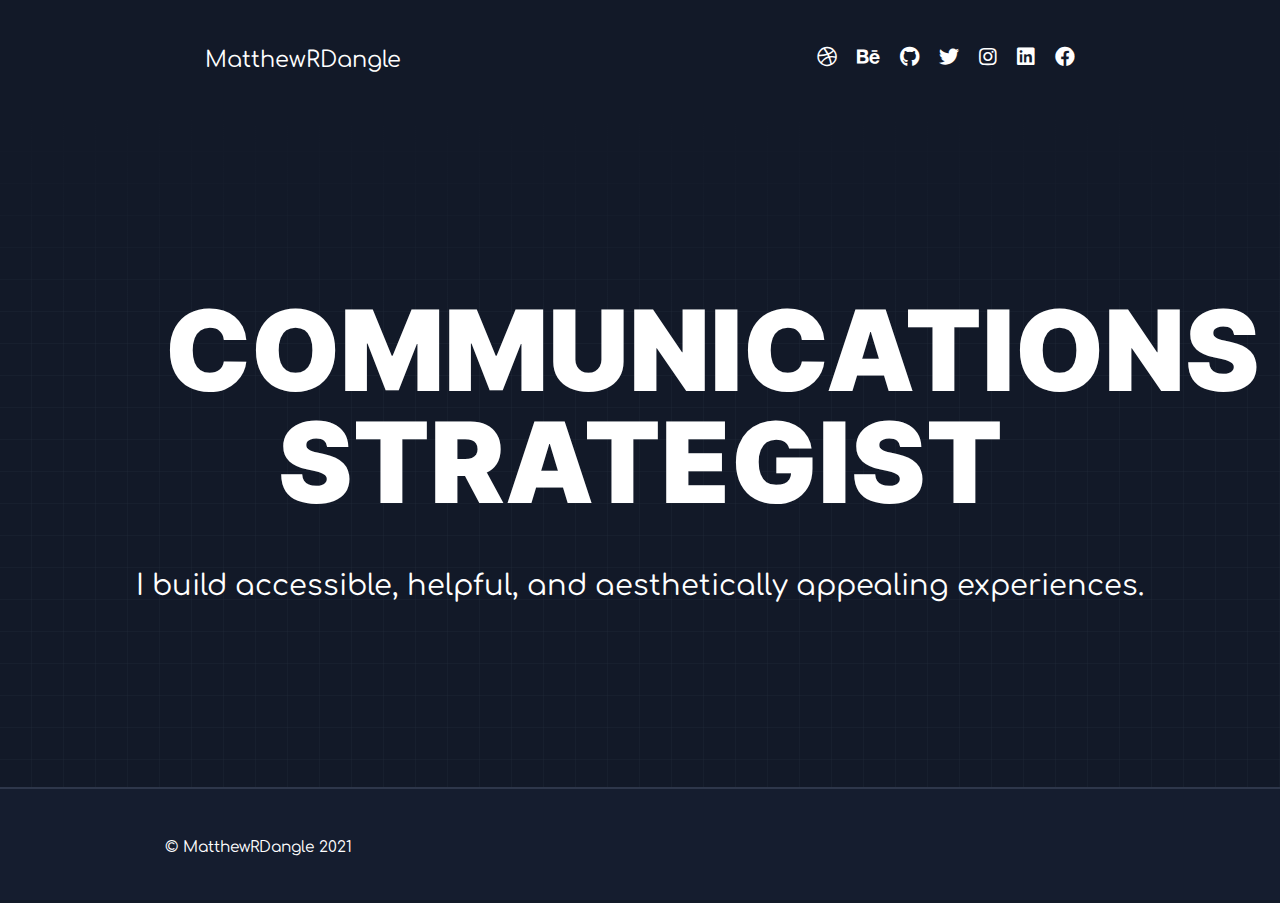
==== index.html @ 2b601f33 "Hero graphics" ====
<!DOCTYPE html>
<html lang="en">
<head>

    <!-- Browser Information -->
    <meta charset="utf-8">
    <meta name="viewport" content="width=device-width, initial-scale=1.0">
    <meta name="theme-color" content="#121928">
    <title> Home | MatthewRDangle </title>

    <!-- Standalone -->
    <link rel="manifest" href="site.webmanifest">
    <meta name="msapplication-TileColor" content="#da532c">

    <!-- Favicon -->
    <link rel="apple-touch-icon" sizes="152x152" href="lib/favicon/apple-touch-icon.png">
    <link rel="icon" type="image/png" sizes="32x32" href="lib/favicon/favicon-32x32.png">
    <link rel="icon" type="image/png" sizes="16x16" href="lib/favicon/favicon-16x16.png">
    <link rel="mask-icon" href="lib/favicon/safari-pinned-tab.svg" color="#121928">

    <!-- External CSS & JS -->
    <link rel="stylesheet" type="text/css" href="lib/css/fontawesome.css">

    <!-- CSS & JS : Site Specific -->
    <link rel="stylesheet" type="text/css" href="lib/css/core.css">
    <link rel="stylesheet" type="text/css" href="lib/css/component.css">
    <link rel="stylesheet" type="text/css" href="lib/css/global.css">
    <link rel="stylesheet" type="text/css" href="lib/css/responsive.css">

    <!-- Scripts -->
    <script src="lib/js/utility.js" defer></script>

</head>
<body>

    <header class="siteHeader component wrapper">
        <div class="siteHeader_logo">
            <span>MatthewRDangle</span>
        </div>
        <div class="siteHeader_nav">
            <div class="siteHeader_nav_hamburger hide--desktopOnly">
                <button class="hamburger component" aria-label="Open Navigation." onclick="toggleNav()">
                    <span class="hamburger_bar"></span>
                    <span class="hamburger_bar"></span>
                    <span class="hamburger_bar"></span>
                </button>
            </div>

            <div class="siteHeader_nav_container" id="nav">
                <div class="nav component">

                    <div class="nav_close hide--desktopOnly">
                        <button class="XB component" aria-label="Close Navigation." onclick="toggleNav()">
                            <span class="XB_bar"></span>
                            <span class="XB_bar"></span>
                        </button>
                    </div>

                    <a class="nav_link" href="https://dribbble.com/matthewrdangle" rel="noopener" target="_blank" title="Opens Matthew R. Dangles' Dribbble profile in a new tab." aria-label="Open Dribbble Profile">
                        <span class="nav_link_label hide--desktopOnly">Dribbble</span>
                        <i class="nav_link_icon fab fa-dribbble hide--mobileOnly" role="presentation"></i>
                    </a>
                    <a class="nav_link" href="https://www.behance.net/matthewrdangle" rel="noopener" target="_blank" title="Opens Matthew R. Dangles' Behance profile in a new tab." aria-label="Open Behance Profile">
                        <span class="nav_link_label hide--desktopOnly">Behance</span>
                        <i class="nav_link_icon fab fa-behance hide--mobileOnly" role="presentation"></i>
                    </a>
                    <a class="nav_link" href="https://github.com/matthewrdangle" rel="noopener" target="_blank" title="Opens Matthew R. Dangles' Github profile in a new tab." aria-label="Open Github Profile">
                        <span class="nav_link_label hide--desktopOnly">Github</span>
                        <i class="nav_link_icon fab fa-github hide--mobileOnly" role="presentation"></i>
                    </a>
                    <a class="nav_link" href="https://twitter.com/matthewrdangle" rel="noopener" target="_blank" title="Opens Matthew R. Dangles' Twitter profile in a new tab." aria-label="Open Twitter Profile">
                        <span class="nav_link_label hide--desktopOnly">Twitter</span>
                        <i class="nav_link_icon fab fa-twitter hide--mobileOnly" role="presentation"></i>
                    </a>
                    <a class="nav_link" href="https://www.instagram.com/matthewrdangle/" rel="noopener" target="_blank" title="Opens Matthew R. Dangles' Instagram profile in a new tab." aria-label="Open Instagram Profile">
                        <span class="nav_link_label hide--desktopOnly">Instagram</span>
                        <i class="nav_link_icon fab fa-instagram hide--mobileOnly" role="presentation"></i>
                    </a>
                    <a class="nav_link" href="https://www.linkedin.com/in/matthewrdangle" rel="noopener" target="_blank" title="Opens Matthew R. Dangles' LinkedIn profile in a new tab." aria-label="Open LinkedIn Profile">
                        <span class="nav_link_label hide--desktopOnly">LinkedIn</span>
                        <i class="nav_link_icon fab fa-linkedin hide--mobileOnly" role="presentation"></i>
                    </a>
                    <a class="nav_link" href="https://www.facebook.com/matthewrdangle" rel="noopener" target="_blank" title="Opens Matthew R. Dangles' Facebook profile in a new tab." aria-label="Open Facebook Profile">
                        <span class="nav_link_label hide--desktopOnly">Facebook</span>
                        <i class="nav_link_icon fab fa-facebook hide--mobileOnly" role="presentation"></i>
                    </a>
                </div>
            </div>
        </div>
    </header>

    <main class="siteContent component">
        <header class="hero component">
            <div class="hero_fade"></div>
            <h1 class="wrapper miniWrapper">Communications Strategist</h1>
            <p>I build accessible, helpful, and aesthetically appealing experiences.</p>
        </header>
    </main>

    <footer class="siteFooter component">
        <div class="wrapper">
            <small class="">© MatthewRDangle 2021</small>
        </div>
    </footer>
</body>
</html>
---- lib/css/core.css ----
/*
* * Title: Theme Properties.
* * Description: Adjust global properties.
*/
@font-face {
    font-family: 'Comfortaa';
    font-style: normal;
    font-weight: 400;
    font-display: swap;
    src: url('../font/Comfortaa.ttf') format('truetype');
}
@font-face {
    font-family: 'Inter';
    font-style: normal;
    font-weight: 400;
    font-display: swap;
    src: url('../font/Inter-Medium.ttf') format('truetype');
}
@font-face {
    font-family: 'Inter';
    font-style: normal;
    font-weight: 900;
    font-display: swap;
    src: url('../font/Inter-Black.ttf') format('truetype');
}
* {
    box-sizing: border-box;
    -webkit-box-sizing: border-box;
    -moz-box-sizing: border-box;
}
html, body {
    width: 100%;
    height: 100%;
    margin: 0; /* Aligns HTML and Body right up against the browser window. */
    font-family: 'Comfortaa', sans-serif;
    font-size: 16px;
    overflow-x: hidden;
    line-height: 1.75; /* Keep this number unitless to avoid overlap and inheritence issues. */
    -webkit-text-size-adjust: 100%; /* Prevent adjustments of font size after orientation changes in iOS. */
    color: #FFFFFF;
    background-color: #121928;
}

/*
** Title: Wrapper.
** Type: [Global]
** Description: Controls whether an HTML element receives website margins or extends to the full width of the page (technically, wrapper container).
*/
.wrapper {
    margin: 0 auto;
}

.miniWrapper {
    max-width: 1400px;
    margin: 0 auto;
}



/*
* * Title: Font Properties.
* * Description: Controls how the text will scale. Using only (em's) ensures the font size only needs to be entered once.
*/
h1, h2, h3, h4, h5, h6 {
    display: block;
    font-family: 'Inter', serif;
    font-weight: bold;
}

h1 {
    padding: 0 0 0 0;
    margin: 1em 0.25em;
    font-size: 1.5em;
    line-height: 1em;
}

h2 {
    padding: 0 0 0 0;
    margin: 1em 0.25em;
    font-size: 1.5em;
    line-height: 1em;
}

h3 {
    padding: 0 0 0 0;
    margin: 1em 0.25em;
    font-size: 2em;
    line-height: 0.95em;
}

h4 {
    padding: 0 0 0 0;
    margin: 1em 0.25em;
    font-size: 2em;
    line-height: 0.95em;
}

h5 {
    padding: 0 0 0 0;
    margin: 1em 0.25em;
    font-size: 1.5em;
    line-height: 0.95em;
}

h6 {
    padding: 0 0 0 0;
    margin: 1em 0.25em;
    font-size: 1em;
    line-height: 0.95em;
}

.subheader {
    display: block;
    padding: 0 0 0 0;
    margin: 1em 0 1.25em 0;
    font-size: inherit;
}

h1 + .subheader, h2 + .subheader, h3 + .subheader, h4 + .subheader, h5 + .subheader, h6 + .subheader {
    padding: 0 0 0 0;
    margin: 0.5em 0 2em 0;
}

hr {
    display: block;
    height: 1px;
    padding: 0;
    margin: 1.25em 0;
    border-width: 0;
    border-top-width: 1px; /* Change this value for horizontal line thickness. */
    border-style: solid;
    border-color: #FFFFFF; /* Works for modern browsers. */
}

h1 + hr, h2 + hr, h3 + hr, h4 + hr, h5 + hr, h6 + hr {
    margin: 0.5em 0 1.25em 0;
}

p {
    display: block;
    padding: 0 0 0 0;
    margin: 1.25em 0;
}

span {
    display: inline;
}

em, i {
    font-style: italic;
}

strong, b {
    font-weight: bolder;
}

del, s {
    text-decoration: line-through;
}

ins, u {
    text-decoration: underline;
}

cite {
    font-style: italic;
}

small {
    font-size: 80%;
}

sup {
    vertical-align: super;
}
sub {
    vertical-align: sub;
}
sub, sup {
    display: inline;
    font-size: 80%;
    line-height: 0;
    position: relative;
    vertical-align: baseline;
}

/*
* * Title: Anchors.
* * Description: Changes the display of anchor tags.
*/
a, .anchor {
    display: inline;
    cursor: pointer;
    color: #3DC9FF;
    background-color: transparent; /* Remove the gray background on active links in IE 10. */
}

a:hover, .anchor:hover,
a:focus, .anchor:focus {
    color: #3DC9FF;
}

/*
 * * Title: Blockquote.
 * * Description: Wrap large quotes around some text.
 */
blockquote {
    display: block;
    position: relative;
    padding: 0 0 0 0;
    margin: 1em 40px;
}

blockquote::before {
    position: absolute;
    top: -6px;
    left: -25px;
    content: open-quote;
    font-size: 3em;
}
blockquote::after {
    position: absolute;
    bottom: -6px;
    right: -25px;
    content: close-quote;
    font-size: 3em;
}

/*
* * Title: Inline Quote.
* * Description: Wraps quotations around inline-text.
*/
q {
    display: inline;
}
q::before {
    content: open-quote;
}
q::after {
    content: close-quote;
}

/*
* * Title: Image.
* * Description: Changes display of an generic image.
*/
img {
    border-style: none; /* Removes forced border from IE 10. */
}

/*
* * Title: User selection.
* * Description: Modifies the highlight color of the website.
* * Note: .section is intended to be used with inline elements only.
* * Note: Compatibility for IE9 and higher.
* * Note: Can't combine multiple "::selection" psuedo classes, otherwise it wont work.
*/
*::selection {
    color: #121928;
    background-color: #3DC9FF;
}

*::-moz-selection {
    color: #121928;
    background-color: #3DC9FF;
}

.selection {
    color: #121928;
    background-color: #3DC9FF;
}

/*
* * Title: Scrollbar Properties
* * Description: Changes the look and feel of the scrollbar.
* * Note: As of October 16, 2018, this does not work with firefox or edge.
* * Note: https://css-tricks.com/custom-scrollbars-in-webkit/
* * Note: http://almaer.com/blog/creating-custom-scrollbars-with-css-how-css-isnt-great-for-every-task
*/
::-webkit-scrollbar {
    width: 15px;
    height: 15px;
}

::-webkit-scrollbar-track {
    background-color: transparent;
    box-shadow: inset 0 0 0 0 transparent;
}

::-webkit-scrollbar-thumb {
    border-width: 3px;
    background-color: #4697F6;
    background-clip: padding-box;
    border-style: solid;
    border-color: rgba(0, 0, 0, 0);
}
::-webkit-scrollbar-thumb:hover {
    background-color: #4697F6;
}

/*
* * Title: Form Elements
* * Description: Color and display properties for input boxes and textareas.
*/
form {
    display: block;
}

fieldset {
    display: block;
    padding: 1em 2.5%;
    margin: 0 0;
    border-width: 1px;
    border-style: solid;
    border-color: #FFFFFF;
}

legend {
    display: table;
    max-width: 100%;
    padding: 0;
    margin: 0;
    white-space: normal;
    color: inherit;
}

label {
    display: block;
    margin: 0;
    font-size: inherit;
    line-height: inherit;
    font-weight: bold;
}

input, select, textarea {
    display: block;
    padding: 0; /* Generally best not to touch this. If you want padding, remove the borders and apply it to a div. Then give the div padding. */
    margin: 0;
    border: 1px;
    font-family: inherit;
    font-size: inherit;
    line-height: inherit;
    background-color: transparent;
    border-style: solid;
    border-color: inherit;
}

textarea {
    overflow: auto; /* Removes the forced scroll bar for some browsers. */
}

input[type="radio"], input[type="checkbox"] {
    box-sizing: border-box; /* Normalizes look for IE 10. */
    display: inline-block;
    width: initial;
    padding: 0;
    cursor: pointer;
}

input[type="color"], input[type="date"] {
    cursor: pointer;
}

input[type="search"] {
    -webkit-appearance: textfield; /* Correct the odd appearance in Chrome and Safari. */
    outline-offset: -2px; /* Correct the outline style in Safari. */
}

input[type="search"]::-webkit-search-decoration {
    -webkit-appearance: none; /* Remove the inner padding in Chrome and Safari on macOS. */
}

input:focus {
    outline-color: #3DC9FF;
}

select[multiple] {
    height: auto;
}

optgroup {
    margin: 0;
    font-family: inherit;
    font-size: inherit;
    line-height: inherit;
}

button, [type="submit"], [type="reset"], [type="button"] {
    display: block;
    width: auto;
    padding: 2px 5px;
    margin: 0;
    border-width: 1px;
    font-family: inherit;
    font-size: inherit;
    line-height: inherit;
    overflow: visible;
    cursor: pointer;
    color: #121928;
    background-color: #3DC9FF;
    border-style: solid;
    border-color: transparent;
    -webkit-appearance: button; /* Correct the inability to style clickable types in iOS and Safari. */
}

::-webkit-file-upload-button {
    -webkit-appearance: button; /* Correct the inability to style clickable types in iOS and Safari. */
    font: inherit; /* Change font properties to `inherit` in Safari. */
}

button:hover, [type="submit"]:hover, [type="reset"]:hover, [type="button"]:hover {
    color: inherit;
    background-color: transparent;
}

/*
* * Title: Unordered List.
* * Description: A bullet next to text reflecting a visual hierarchy of information.
*/
ul {
    display: block;
    padding: 0 0 0 40px;
    margin: 1em 0;
    list-style-type: disc;
}

li {
    display: list-item;
}

/*
* * Title: Ordered List.
* * Description: A number next to text reflecting a visual hierarchy of information.
*/
ol {
    display: block;
    padding: 0 0 0 40px;
    margin: 1em 0;
    list-style-type: decimal;
}

li {
    display: list-item;
}

/*
* * Title: A Table.
* * Description: Information represented through a visual chart of rows and columns.
*/
table {
    display: table;
    border-width: 1px;
    text-align: left;
    border-color: #FFFFFF;
    border-style: solid;
}

caption {
    display: table-caption;
    padding: 5px;
    border-width: inherit;
    text-align: center;
    font-weight: bold;
    border-color: inherit;
    border-style: inherit;
}

thead {
    display: table-header-group;
    padding: 5px;
    margin: 0;
    border-width: inherit;
    text-align: inherit;
    vertical-align: middle;
    border-color: inherit;
    border-style: inherit;
}

tbody {
    display: table-row-group;
    padding: 5px;
    margin: 0;
    border-width: inherit;
    text-align: inherit;
    vertical-align: middle;
    border-color: inherit;
    border-style: inherit;
}

tfoot {
    display: table-footer-group;
    padding: 5px;
    margin: 0;
    border-width: inherit;
    text-align: inherit;
    vertical-align: middle;
    border-color: inherit;
    border-style: inherit;
}

tr {
    display: table-row;
    padding: 5px;
    margin: 0;
    border-width: inherit;
    border-color: inherit;
    border-style: inherit;
}

th {
    display: table-cell;
    padding: 5px;
    margin: 0;
    border-width: inherit;
    text-align: inherit;
    font-weight: bold;
    border-color: inherit;
    border-style: inherit;
}

td {
    display: table-cell;
    padding: 5px;
    margin: 0;
    border-width: inherit;
    text-align: inherit;
    border-color: inherit;
    border-style: inherit;
}

colgroup {
    display: table-column-group;
}

col {
    display: table-column;
}

/*
* * Title: Tag Normalize
* * Description: Sets the input on modern HTMl elements. (Generally for IE <= 10).
*/
main, nav, aside, section, details, summary {
    display: block; /* Required for display in IE */
}
summary {
    display: list-item;
}
template, [type="hidden"] {
    display: none;
}
pre, code, kbd, samp {
    font-family: monospace, monospace;
    font-size: 1em;
}
em {
    font-style: normal;
    color: #3DC9FF;
}
---- lib/css/component.css ----
.caseStudy {
    position: relative;
    display: block;
    box-shadow: 0 10px 20px 5px rgba(0,0,0,0.5);
    overflow: hidden;
    border-radius: 15px;
    cursor: pointer;
    text-decoration: none;
    transition: box-shadow .2s;
    color: inherit;
}
.caseStudy_tag {
    position: absolute;
        top: 15px;
        right: 20px;

    padding: 5px 15px;
    border-radius: 20px;
    background-color: rgba(0,0,0,0.75);
}
.caseStudy_pic {
    width: 100%;
    height: 173px;
    background-color: #FFFFFF; /* TEMP */
    overflow: hidden;
}
.caseStudy_pic_img {
    width: 100%;
}
.caseStudy_info {
    padding: 10px 20px;
}
.caseStudy_info h2 {
    margin-left: 0;
    margin-right: 0;
}
.caseStudy:hover, .caseStudy:focus {
    box-shadow: 0 2px 4px 1px rgba(0,0,0,0.5);
    color: inherit;
    outline: 0;
}



.caseStudyList {
    display: flex;
    flex-direction: row;
    flex-wrap: wrap;
    justify-content: space-around;
    margin-top: 50px;
    margin-bottom: 50px;
}
.caseStudyList_item {
    flex-basis: 350px;
    margin: 25px 10px;
}



.hamburger {
    cursor: pointer;
    padding: 0;
    background-color: transparent;
}
.hamburger_bar {
    display: block;
    width: 100%;
    height: 3px;
    margin-left: auto;
    margin-bottom: 10px;
    background-color: #FFFFFF;
    border-radius: 10px;
    transition: width .2s, background-color .2s;
}
.hamburger_bar:nth-child(2) {
    width: 75%;
}
.hamburger_bar:last-child {
    width: 35%;
    margin-bottom: 0;
}
.hamburger:hover, .hamburger:focus {
    outline: 0;
}
.hamburger:hover .hamburger_bar,
.hamburger:focus .hamburger_bar {
    background-color: #4697F6;
    width: 100%;
}



.hero {
    position: relative;
    background-image: url('data:image/svg+xml,<svg width="32" height="32" viewBox="0 0 32 32" version="1.1" xmlns="http://www.w3.org/2000/svg" xmlns:xlink="http://www.w3.org/1999/xlink" xml:space="preserve" xmlns:serif="http://www.serif.com/" style="fill-rule:evenodd;clip-rule:evenodd;stroke-linejoin:round;stroke-miterlimit:1.5;"> <path d="M0,0L32,0L32,32" style="fill:none;stroke:rgb(39,46,63);stroke-opacity:0.5;stroke-width:1px;"/> </svg>');
    padding: min(175px, 25vw) 0;
    border-width: 0 0 1px 0;
    border-style: solid;
    border-color: #2E374B;
}
.hero .hero_fade {
    position: absolute;
        top: 0;
        left: 0;
    height: 200px;
    width: 100%;
    background: rgb(18 25 40);
    background: linear-gradient(180deg, rgb(18 25 40) 0%, rgba(21,29,47,0) 100%);
}
.hero > h1 {
    position: relative;
    text-transform: uppercase;
    padding: 0;
    margin: 0 auto;
    font-size: 7em;
    line-height: 1;
    font-weight: 900;
    text-align: center;
}
.hero > p {
    position: relative;
    font-size: 1.8em;
    text-align: center;
    margin: 1.5em 0 0 0;
}



.nav {
    display: block;
    position: relative;
    height: 100%;
    padding: 40px 10%;
    overflow: auto;
    background-color: #121928;
}
.nav_close {
    position: absolute;
        top: 40px;
        right: 40px;
    width: 35px;
}
.nav_link {
    display: block;
    color: #FFFFFF;
    font-size: 1.25em;
    margin-bottom: 1.5em;
    text-decoration: none;
}
.nav_link:nth-child(2) {
    margin-top: 70px;
}
.nav_link:hover, .nav_link:focus {
    outline: 0;
}
.nav_link:hover .nav_link_label, .nav_link:focus .nav_link_label {
    border-bottom-color: transparent;
}
.nav_link:hover .nav_link_icon, .nav_link:focus .nav_link_icon {
    border-bottom-color: #60C760;
}

.nav_link_label {
    display: inline-block;
    border-bottom: 2px solid #60C760;
    transition: border-bottom .5s, color .5s;
}
.nav_link_icon {
    display: inline-block;
    padding-bottom: 3px;
    border-bottom: 2px solid transparent;
    transition: border-bottom .5s, color .5s;
}



.siteContent {}



.siteFooter {
    padding: 40px 0;
    border-width: 1px 0;
    font-size: 1.2em;
    border-style: solid;
    border-color: #2E374B;
    background-color: #151D2F;
}



.siteHeader {
    display: flex;
    flex-direction: row;
    flex-wrap: wrap;
    justify-content: space-between;
    padding: 0 20px;
    margin-top: 40px;
    margin-bottom: 40px;
    font-family: 'Comfortaa', serif;
}
.siteHeader_logo {
    font-size: 1.4em;
}
.siteHeader_nav {}
.siteHeader_nav_hamburger {
    width: 35px;
}
.siteHeader_nav_container {
    visibility: hidden;
    position: absolute;
        top: -100%;
        left: 0;

    z-index: 1;

    width: 100%;
    height: 100%;
    opacity: 0;
    transform: translateY(0);
    transition: visibility 1s 0s, opacity 1s, transform 1s;
}
.siteHeader_nav_container.show {
    visibility: visible;
    opacity: 1;
    transform: translateY(100%);
    transition: visibility 0s, opacity 1s, transform 1s;
}




.XB {
    cursor: pointer;
    padding: 0;
    height: 30px;
    background-color: transparent;
}
.XB_bar {
    display: block;
    width: 100%;
    height: 3px;
    margin-left: auto;
    margin-bottom: 10px;
    background-color: #EB5E61;
    border-radius: 10px;
    transform: rotate(45deg) translate(10px, 9px);
    transition: width .2s, background-color .2s;
}
.XB_bar:last-child {
    transform: rotate(-45deg);
}
.XB:hover, .XB:focus {
    outline: 0;
}
.XB:hover .XB_bar, .XB:focus .XB_bar {
    background-color: #FFFFFF;
}
---- lib/css/global.css ----
.brandColor--green {
    color: #60C760;
}
.brandColor--red {
    color: #EB5E61;
}
.brandColor--yellow {
    color: #E7BD52;
}
.brandColor--blue {
    color: #4697F6;
}

.component {
    width: 100%;
}

.hide {
    display: none !important;
}
---- lib/css/responsive.css ----
@media only screen and (max-width: 480px) {
    .wrapper {
        width: 90%;
    }
}
@media only screen and (min-width: 480px) {
    .wrapper {
        width: 90%;
    }
}
@media only screen and (min-width: 760px) {
    .wrapper {
        width: 700px;
    }
    h1 {
        text-align: center;
    }
}
@media only screen and (max-width: 919px) {
    .hide--mobileOnly {
        display: none !important;
    }
}
@media only screen and (min-width: 920px) {
    .wrapper {
        width: 820px;
    }
    .nav {
        height: initial;
        padding: 0;
        background-color: transparent;
    }
    .nav_link {
        display: inline-block;
        margin: 0 0 0 0.75em;
    }
    .nav_link:nth-child(2) {
        margin-top: 0;
    }
    .siteHeader {
        padding: 0 40px;
    }
    .siteHeader_nav_container.show {
        transform: translateY(0);
    }
    .siteHeader_nav_container {
        visibility: visible;
        position: relative;
        top: 0;
        left: 0;

        width: initial;
        height: initial;
        opacity: 1;
        transition: initial;
    }

    .hide--desktopOnly {
        display: none !important;
    }
}
@media only screen and (min-width: 1100px) {
    .wrapper {
        width: 950px;
    }
}
@media only screen and (min-width: 1400px) {
    .wrapper {
        width: 95%;
        max-width: 1600px;
    }
}
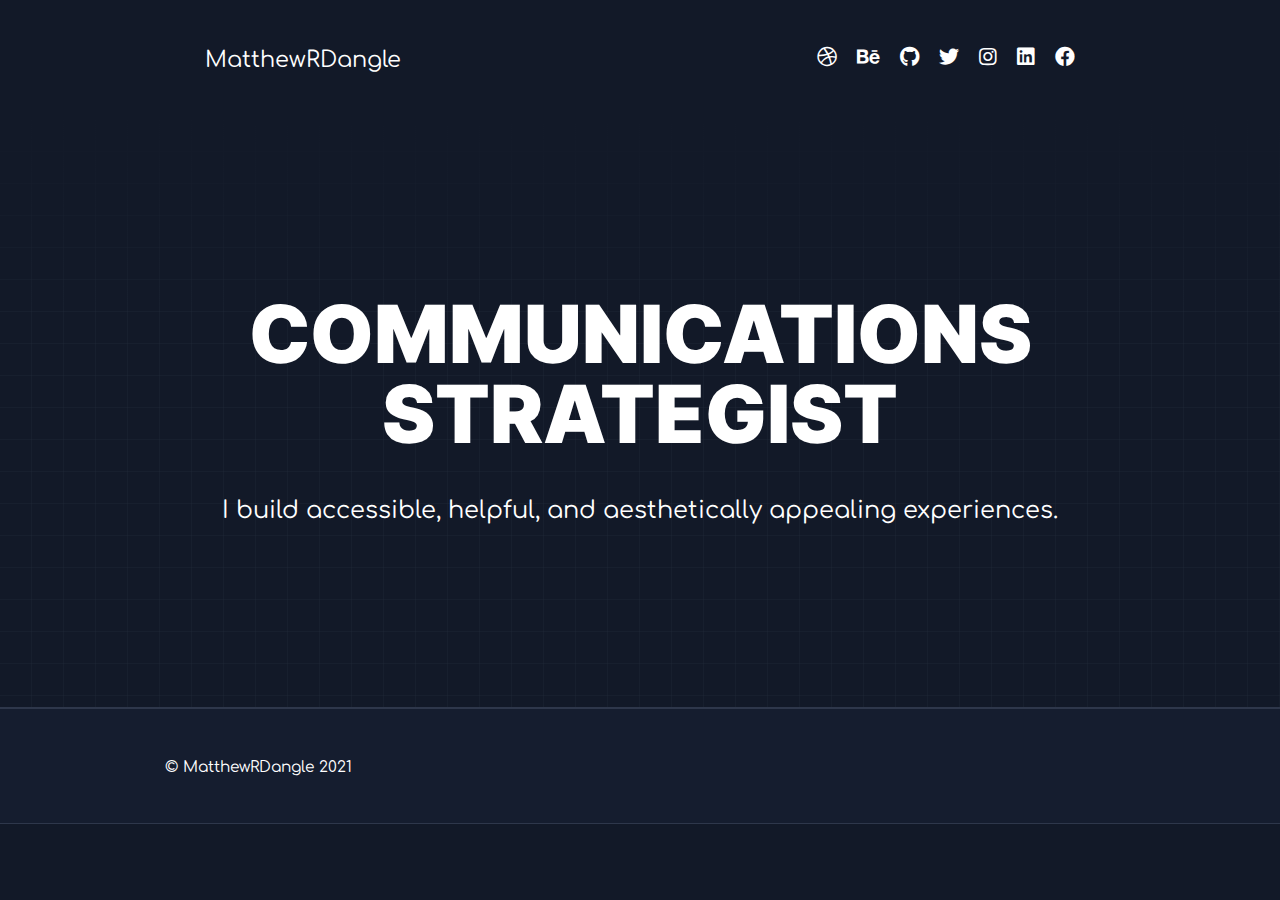
==== commit f31afddd: "Redo the hero banner" ====
--- a/index.html
+++ b/index.html
@@ -93,7 +93,7 @@
         <header class="hero component">
             <div class="hero_fade"></div>
             <h1 class="wrapper miniWrapper">Communications Strategist</h1>
-            <p>I build accessible, helpful, and aesthetically appealing experiences.</p>
+            <p class="wrapper miniWrapper">I build accessible, helpful, and aesthetically appealing experiences.</p>
         </header>
     </main>
 
--- a/lib/css/component.css
+++ b/lib/css/component.css
@@ -112,16 +112,16 @@
     text-transform: uppercase;
     padding: 0;
     margin: 0 auto;
-    font-size: 7em;
+    font-size: 2.75em;
     line-height: 1;
     font-weight: 900;
     text-align: center;
 }
 .hero > p {
     position: relative;
-    font-size: 1.8em;
+    font-size: 1.15em;
     text-align: center;
-    margin: 1.5em 0 0 0;
+    margin-top: 1.5em;
 }
 
 
--- a/lib/css/responsive.css
+++ b/lib/css/responsive.css
@@ -12,8 +12,16 @@
     .wrapper {
         width: 700px;
     }
+
     h1 {
         text-align: center;
+    }
+
+    .hero > h1 {
+        font-size: 4em;
+    }
+    .hero > p {
+        font-size: 1.25em;
     }
 }
 @media only screen and (max-width: 919px) {
@@ -25,6 +33,11 @@
     .wrapper {
         width: 820px;
     }
+
+    .hero > h1 {
+        font-size: 5em;
+    }
+
     .nav {
         height: initial;
         padding: 0;
@@ -37,6 +50,7 @@
     .nav_link:nth-child(2) {
         margin-top: 0;
     }
+
     .siteHeader {
         padding: 0 40px;
     }
@@ -63,10 +77,21 @@
     .wrapper {
         width: 950px;
     }
+
+    .hero > p {
+        font-size: 1.5em;
+    }
 }
 @media only screen and (min-width: 1400px) {
     .wrapper {
         width: 95%;
         max-width: 1600px;
     }
+
+    .hero > h1 {
+        font-size: 8em;
+    }
+    .hero > p {
+        font-size: 1.8em;
+    }
 }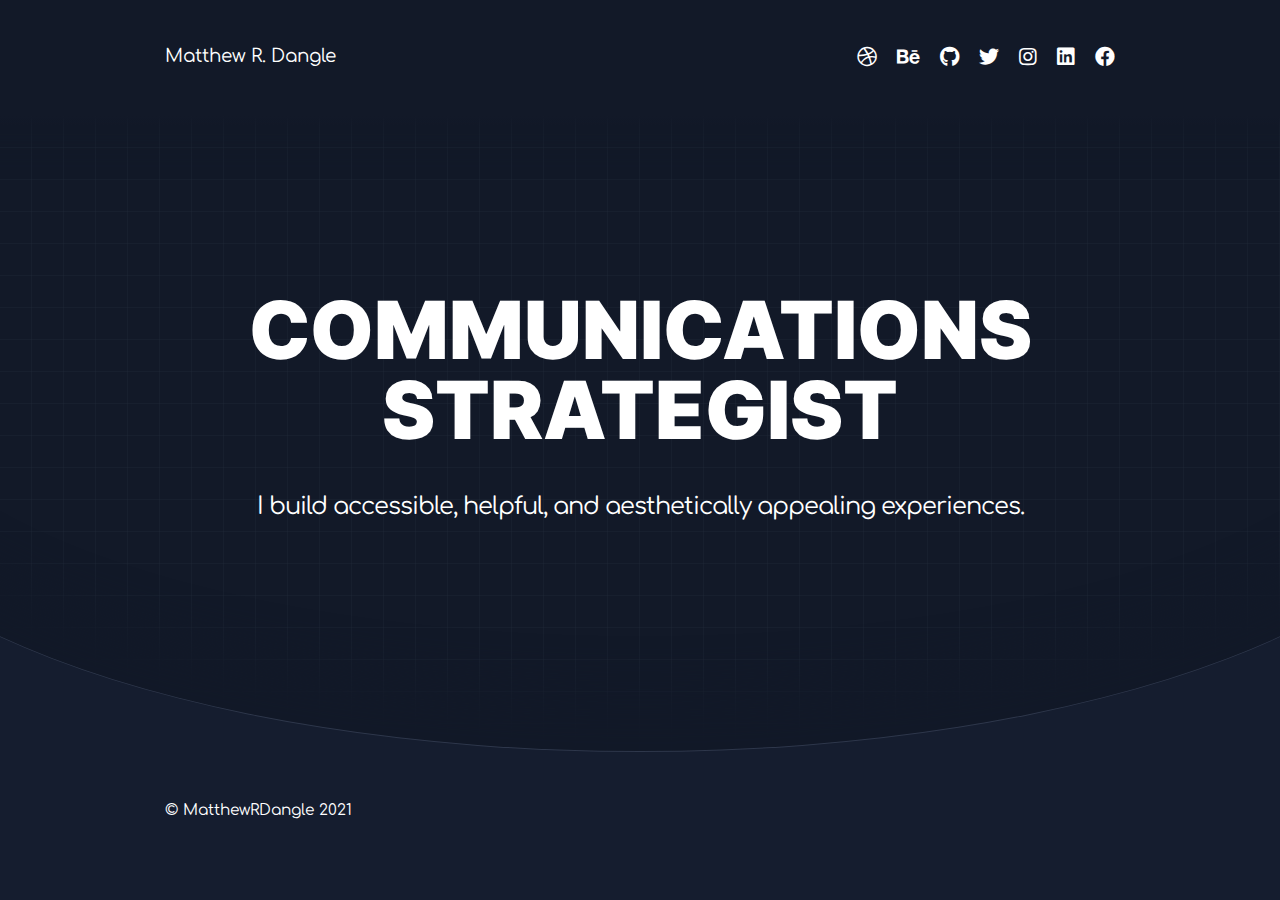
==== commit 703e5bd6: "Fine tune hero design." ====
--- a/index.html
+++ b/index.html
@@ -6,7 +6,7 @@
     <meta charset="utf-8">
     <meta name="viewport" content="width=device-width, initial-scale=1.0">
     <meta name="theme-color" content="#121928">
-    <title> Home | MatthewRDangle </title>
+    <title> Matthew R. Dangle - Communications Strategist </title>
 
     <!-- Standalone -->
     <link rel="manifest" href="site.webmanifest">
@@ -33,57 +33,59 @@
 </head>
 <body>
 
-    <header class="siteHeader component wrapper">
-        <div class="siteHeader_logo">
-            <span>MatthewRDangle</span>
-        </div>
-        <div class="siteHeader_nav">
-            <div class="siteHeader_nav_hamburger hide--desktopOnly">
-                <button class="hamburger component" aria-label="Open Navigation." onclick="toggleNav()">
-                    <span class="hamburger_bar"></span>
-                    <span class="hamburger_bar"></span>
-                    <span class="hamburger_bar"></span>
-                </button>
+    <header class="siteHeader component">
+        <div class="siteHeader_container wrapper">
+            <div class="siteHeader_container_logo">
+                <span>Matthew R. Dangle</span>
             </div>
+            <div class="siteHeader_container_nav">
+                <div class="siteHeader_container_nav_hamburger hide--desktopOnly">
+                    <button class="hamburger component" aria-label="Open Navigation." onclick="toggleNav()">
+                        <span class="hamburger_bar"></span>
+                        <span class="hamburger_bar"></span>
+                        <span class="hamburger_bar"></span>
+                    </button>
+                </div>
 
-            <div class="siteHeader_nav_container" id="nav">
-                <div class="nav component">
+                <div class="siteHeader_container_nav_container" id="nav">
+                    <div class="nav component">
 
-                    <div class="nav_close hide--desktopOnly">
-                        <button class="XB component" aria-label="Close Navigation." onclick="toggleNav()">
-                            <span class="XB_bar"></span>
-                            <span class="XB_bar"></span>
-                        </button>
+                        <div class="nav_close hide--desktopOnly">
+                            <button class="XB component" aria-label="Close Navigation." onclick="toggleNav()">
+                                <span class="XB_bar"></span>
+                                <span class="XB_bar"></span>
+                            </button>
+                        </div>
+
+                        <a class="nav_link" href="https://dribbble.com/matthewrdangle" rel="noopener" target="_blank" title="Opens Matthew R. Dangles' Dribbble profile in a new tab." aria-label="Open Dribbble Profile">
+                            <span class="nav_link_label hide--desktopOnly">Dribbble</span>
+                            <i class="nav_link_icon fab fa-dribbble hide--mobileOnly" role="presentation"></i>
+                        </a>
+                        <a class="nav_link" href="https://www.behance.net/matthewrdangle" rel="noopener" target="_blank" title="Opens Matthew R. Dangles' Behance profile in a new tab." aria-label="Open Behance Profile">
+                            <span class="nav_link_label hide--desktopOnly">Behance</span>
+                            <i class="nav_link_icon fab fa-behance hide--mobileOnly" role="presentation"></i>
+                        </a>
+                        <a class="nav_link" href="https://github.com/matthewrdangle" rel="noopener" target="_blank" title="Opens Matthew R. Dangles' Github profile in a new tab." aria-label="Open Github Profile">
+                            <span class="nav_link_label hide--desktopOnly">Github</span>
+                            <i class="nav_link_icon fab fa-github hide--mobileOnly" role="presentation"></i>
+                        </a>
+                        <a class="nav_link" href="https://twitter.com/matthewrdangle" rel="noopener" target="_blank" title="Opens Matthew R. Dangles' Twitter profile in a new tab." aria-label="Open Twitter Profile">
+                            <span class="nav_link_label hide--desktopOnly">Twitter</span>
+                            <i class="nav_link_icon fab fa-twitter hide--mobileOnly" role="presentation"></i>
+                        </a>
+                        <a class="nav_link" href="https://www.instagram.com/matthewrdangle/" rel="noopener" target="_blank" title="Opens Matthew R. Dangles' Instagram profile in a new tab." aria-label="Open Instagram Profile">
+                            <span class="nav_link_label hide--desktopOnly">Instagram</span>
+                            <i class="nav_link_icon fab fa-instagram hide--mobileOnly" role="presentation"></i>
+                        </a>
+                        <a class="nav_link" href="https://www.linkedin.com/in/matthewrdangle" rel="noopener" target="_blank" title="Opens Matthew R. Dangles' LinkedIn profile in a new tab." aria-label="Open LinkedIn Profile">
+                            <span class="nav_link_label hide--desktopOnly">LinkedIn</span>
+                            <i class="nav_link_icon fab fa-linkedin hide--mobileOnly" role="presentation"></i>
+                        </a>
+                        <a class="nav_link" href="https://www.facebook.com/matthewrdangle" rel="noopener" target="_blank" title="Opens Matthew R. Dangles' Facebook profile in a new tab." aria-label="Open Facebook Profile">
+                            <span class="nav_link_label hide--desktopOnly">Facebook</span>
+                            <i class="nav_link_icon fab fa-facebook hide--mobileOnly" role="presentation"></i>
+                        </a>
                     </div>
-
-                    <a class="nav_link" href="https://dribbble.com/matthewrdangle" rel="noopener" target="_blank" title="Opens Matthew R. Dangles' Dribbble profile in a new tab." aria-label="Open Dribbble Profile">
-                        <span class="nav_link_label hide--desktopOnly">Dribbble</span>
-                        <i class="nav_link_icon fab fa-dribbble hide--mobileOnly" role="presentation"></i>
-                    </a>
-                    <a class="nav_link" href="https://www.behance.net/matthewrdangle" rel="noopener" target="_blank" title="Opens Matthew R. Dangles' Behance profile in a new tab." aria-label="Open Behance Profile">
-                        <span class="nav_link_label hide--desktopOnly">Behance</span>
-                        <i class="nav_link_icon fab fa-behance hide--mobileOnly" role="presentation"></i>
-                    </a>
-                    <a class="nav_link" href="https://github.com/matthewrdangle" rel="noopener" target="_blank" title="Opens Matthew R. Dangles' Github profile in a new tab." aria-label="Open Github Profile">
-                        <span class="nav_link_label hide--desktopOnly">Github</span>
-                        <i class="nav_link_icon fab fa-github hide--mobileOnly" role="presentation"></i>
-                    </a>
-                    <a class="nav_link" href="https://twitter.com/matthewrdangle" rel="noopener" target="_blank" title="Opens Matthew R. Dangles' Twitter profile in a new tab." aria-label="Open Twitter Profile">
-                        <span class="nav_link_label hide--desktopOnly">Twitter</span>
-                        <i class="nav_link_icon fab fa-twitter hide--mobileOnly" role="presentation"></i>
-                    </a>
-                    <a class="nav_link" href="https://www.instagram.com/matthewrdangle/" rel="noopener" target="_blank" title="Opens Matthew R. Dangles' Instagram profile in a new tab." aria-label="Open Instagram Profile">
-                        <span class="nav_link_label hide--desktopOnly">Instagram</span>
-                        <i class="nav_link_icon fab fa-instagram hide--mobileOnly" role="presentation"></i>
-                    </a>
-                    <a class="nav_link" href="https://www.linkedin.com/in/matthewrdangle" rel="noopener" target="_blank" title="Opens Matthew R. Dangles' LinkedIn profile in a new tab." aria-label="Open LinkedIn Profile">
-                        <span class="nav_link_label hide--desktopOnly">LinkedIn</span>
-                        <i class="nav_link_icon fab fa-linkedin hide--mobileOnly" role="presentation"></i>
-                    </a>
-                    <a class="nav_link" href="https://www.facebook.com/matthewrdangle" rel="noopener" target="_blank" title="Opens Matthew R. Dangles' Facebook profile in a new tab." aria-label="Open Facebook Profile">
-                        <span class="nav_link_label hide--desktopOnly">Facebook</span>
-                        <i class="nav_link_icon fab fa-facebook hide--mobileOnly" role="presentation"></i>
-                    </a>
                 </div>
             </div>
         </div>
@@ -92,7 +94,7 @@
     <main class="siteContent component">
         <header class="hero component">
             <div class="hero_fade"></div>
-            <h1 class="wrapper miniWrapper">Communications Strategist</h1>
+            <h1 class="wrapper miniWrapper">Communications <br/> Strategist</h1>
             <p class="wrapper miniWrapper">I build accessible, helpful, and aesthetically appealing experiences.</p>
         </header>
     </main>
--- a/lib/css/core.css
+++ b/lib/css/core.css
@@ -38,7 +38,7 @@
     line-height: 1.75; /* Keep this number unitless to avoid overlap and inheritence issues. */
     -webkit-text-size-adjust: 100%; /* Prevent adjustments of font size after orientation changes in iOS. */
     color: #FFFFFF;
-    background-color: #121928;
+    background-color: #151D2F;
 }
 
 /*
@@ -140,6 +140,7 @@
     display: block;
     padding: 0 0 0 0;
     margin: 1.25em 0;
+    letter-spacing: -1px;
 }
 
 span {
--- a/lib/css/component.css
+++ b/lib/css/component.css
@@ -92,11 +92,16 @@
 
 .hero {
     position: relative;
+        left: -15%;
+    width: 130% !important;
+    padding: min(175px, 25vw) 0;
     background-image: url('data:image/svg+xml,<svg width="32" height="32" viewBox="0 0 32 32" version="1.1" xmlns="http://www.w3.org/2000/svg" xmlns:xlink="http://www.w3.org/1999/xlink" xml:space="preserve" xmlns:serif="http://www.serif.com/" style="fill-rule:evenodd;clip-rule:evenodd;stroke-linejoin:round;stroke-miterlimit:1.5;"> <path d="M0,0L32,0L32,32" style="fill:none;stroke:rgb(39,46,63);stroke-opacity:0.5;stroke-width:1px;"/> </svg>');
-    padding: min(175px, 25vw) 0;
+    background-color: #121928;
     border-width: 0 0 1px 0;
     border-style: solid;
     border-color: #2E374B;
+    border-radius: 0 0 100% 100%;
+    box-shadow: inset 0 -25px 50px 30px #121928;
 }
 .hero .hero_fade {
     position: absolute;
@@ -104,8 +109,10 @@
         left: 0;
     height: 200px;
     width: 100%;
-    background: rgb(18 25 40);
-    background: linear-gradient(180deg, rgb(18 25 40) 0%, rgba(21,29,47,0) 100%);
+    background: #121928;
+    background: linear-gradient(180deg,
+            rgb(18 25 40) 0%,
+            rgba(18 25 40 / 0) 5%);
 }
 .hero > h1 {
     position: relative;
@@ -122,6 +129,7 @@
     font-size: 1.15em;
     text-align: center;
     margin-top: 1.5em;
+    margin-bottom: 2em;
 }
 
 
@@ -174,39 +182,39 @@
 
 
 
-.siteContent {}
+.siteContent {
+    background-color: #151d2f;
+}
 
 
 
 .siteFooter {
     padding: 40px 0;
-    border-width: 1px 0;
     font-size: 1.2em;
-    border-style: solid;
-    border-color: #2E374B;
     background-color: #151D2F;
 }
 
 
 
 .siteHeader {
+    padding: 40px 0;
+    font-family: 'Comfortaa', serif;
+    background-color: #121928;
+}
+.siteHeader_container {
     display: flex;
     flex-direction: row;
     flex-wrap: wrap;
     justify-content: space-between;
-    padding: 0 20px;
-    margin-top: 40px;
-    margin-bottom: 40px;
-    font-family: 'Comfortaa', serif;
-}
-.siteHeader_logo {
-    font-size: 1.4em;
-}
-.siteHeader_nav {}
-.siteHeader_nav_hamburger {
+}
+.siteHeader_container_logo {
+    font-size: 1.15em;
+}
+.siteHeader_container_nav {}
+.siteHeader_container_nav_hamburger {
     width: 35px;
 }
-.siteHeader_nav_container {
+.siteHeader_container_nav_container {
     visibility: hidden;
     position: absolute;
         top: -100%;
@@ -220,7 +228,7 @@
     transform: translateY(0);
     transition: visibility 1s 0s, opacity 1s, transform 1s;
 }
-.siteHeader_nav_container.show {
+.siteHeader_container_nav_container.show {
     visibility: visible;
     opacity: 1;
     transform: translateY(100%);
--- a/lib/css/responsive.css
+++ b/lib/css/responsive.css
@@ -52,12 +52,13 @@
     }
 
     .siteHeader {
-        padding: 0 40px;
+        padding: 40px 0;
     }
-    .siteHeader_nav_container.show {
+    .siteHeader_container {}
+    .siteHeader_container_nav_container.show {
         transform: translateY(0);
     }
-    .siteHeader_nav_container {
+    .siteHeader_container_nav_container {
         visibility: visible;
         position: relative;
         top: 0;
@@ -84,14 +85,14 @@
 }
 @media only screen and (min-width: 1400px) {
     .wrapper {
-        width: 95%;
+        width: 90%;
         max-width: 1600px;
     }
 
     .hero > h1 {
-        font-size: 8em;
+        font-size: 6.5em;
     }
     .hero > p {
-        font-size: 1.8em;
+        font-size: 1.75em;
     }
 }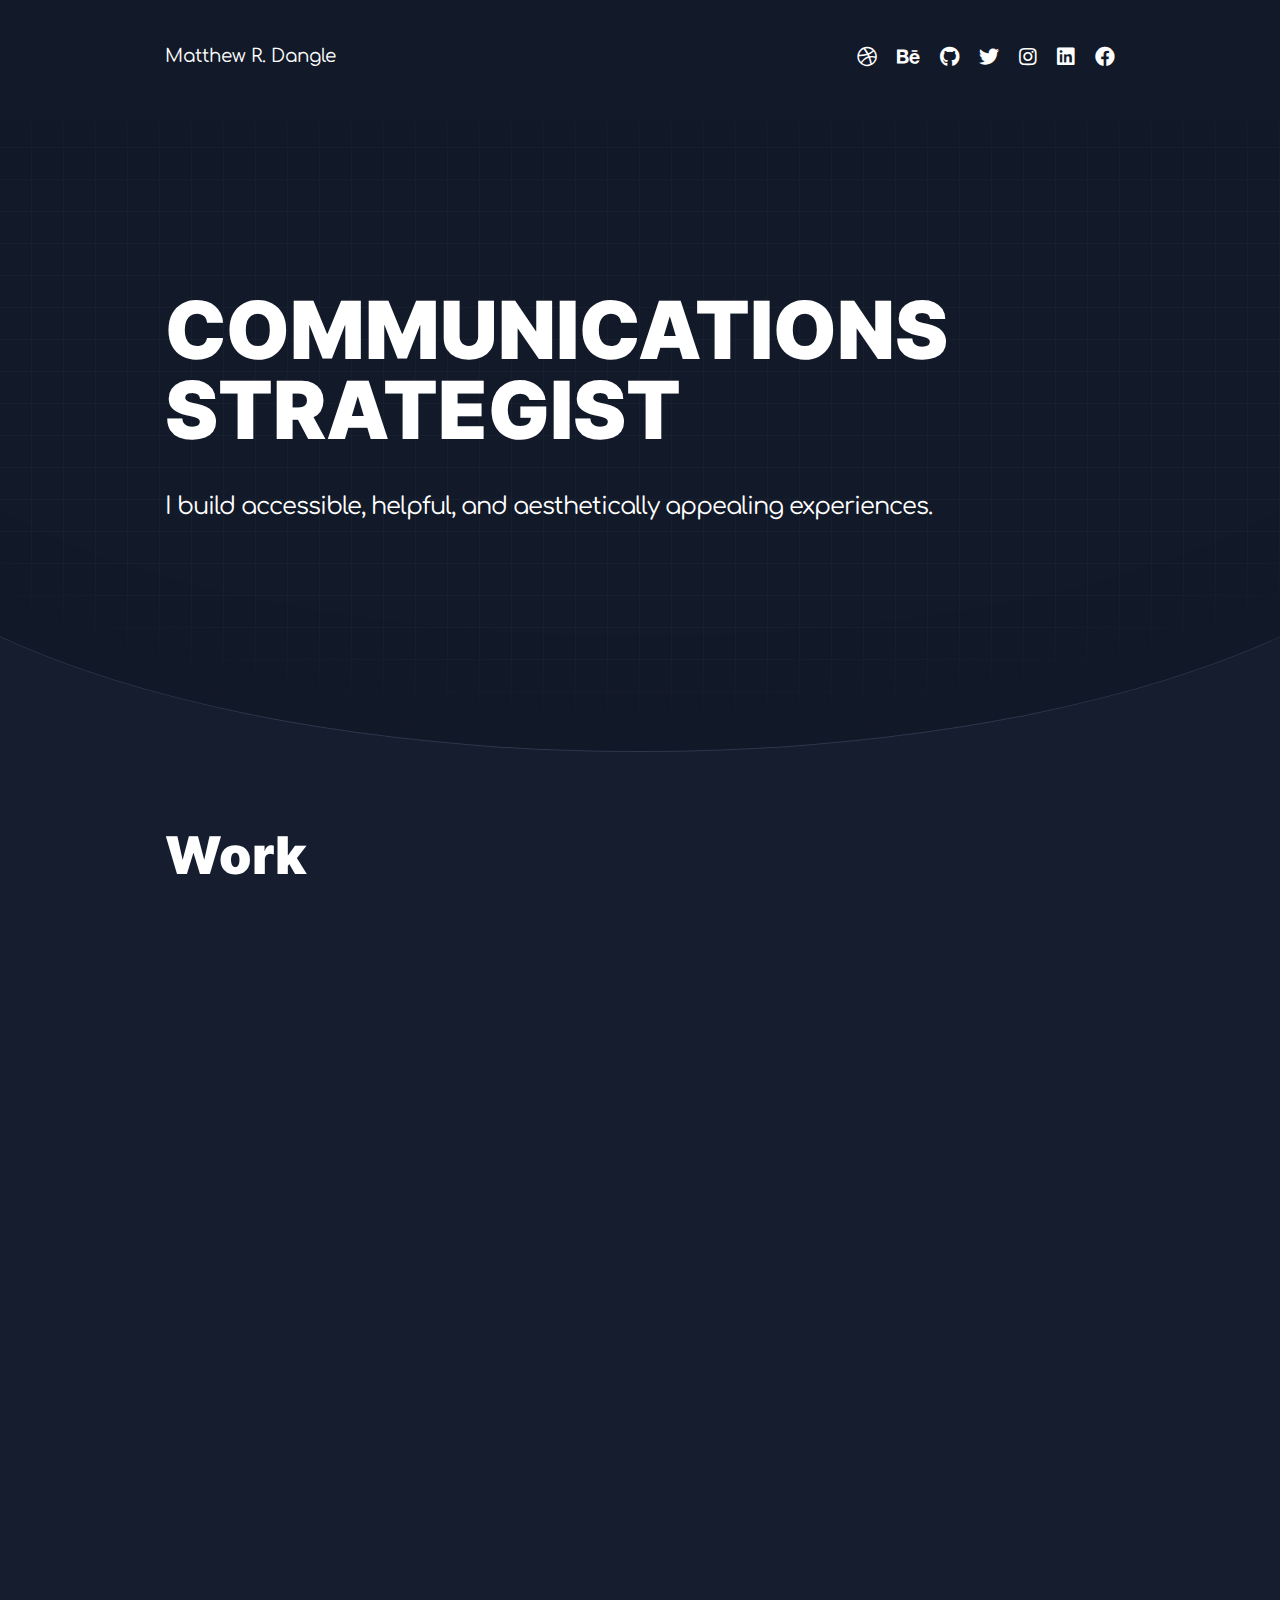
==== commit 80f18bd3: "Modifying visual case studies." ====
--- a/index.html
+++ b/index.html
@@ -97,6 +97,32 @@
             <h1 class="wrapper miniWrapper">Communications <br/> Strategist</h1>
             <p class="wrapper miniWrapper">I build accessible, helpful, and aesthetically appealing experiences.</p>
         </header>
+
+        <h2 class="wrapper" style="margin-top: 1.5em; margin-bottom: 1.5em;">Work</h2>
+        <div class="wrapper">
+            <article class="caseStudy caseStudy--uConnect caseStudy--alt" style="background-color: #4EDC91; color: #151D2F;">
+                <div class="caseStudy_image">
+                    <img src="lib/image/uConnect.png" alt="A mobile phone application featuring fake college articles."
+                         style="height: 350px; display: inline-block;"/>
+                </div>
+                <div class="caseStudy_content">
+                    <h3>uConnect</h3>
+                    <p class="caseStudy_content_desc">An app for Harrisburg University Students to connect, socialize and explore.</p>
+                    <a class="button" href="#" target="_blank">Read Case Study</a>
+                </div>
+            </article>
+            <article class="caseStudy caseStudy--devClub" style="background-color: #FFFFFF; color: #151D2F;">
+                <div class="caseStudy_image">
+                    <img src="lib/image/development_club.png" alt="D.C. Logo"
+                        style="height: 325px; margin: 10px 0; padding: 50px;"/>
+                </div>
+                <div class="caseStudy_content">
+                    <h3>Development Club</h3>
+                    <p class="caseStudy_content_desc">Logo and visual branding for Harrisburg University Development Club.</p>
+                    <a class="button" href="#" target="_blank">Read Case Study</a>
+                </div>
+            </article>
+        </div>
     </main>
 
     <footer class="siteFooter component">
--- a/lib/css/core.css
+++ b/lib/css/core.css
@@ -70,20 +70,20 @@
 h1 {
     padding: 0 0 0 0;
     margin: 1em 0.25em;
-    font-size: 1.5em;
+    font-size: 3.5em;
     line-height: 1em;
 }
 
 h2 {
     padding: 0 0 0 0;
     margin: 1em 0.25em;
-    font-size: 1.5em;
+    font-size: 3.25em;
     line-height: 1em;
 }
 
 h3 {
     padding: 0 0 0 0;
-    margin: 1em 0.25em;
+    margin: 0;
     font-size: 2em;
     line-height: 0.95em;
 }
@@ -386,21 +386,25 @@
     line-height: inherit;
 }
 
-button, [type="submit"], [type="reset"], [type="button"] {
-    display: block;
+.button, button, [type="submit"], [type="reset"], [type="button"] {
+    display: inline-block;
     width: auto;
-    padding: 2px 5px;
-    margin: 0;
+    padding: 12px 16px;
+    margin: 10px 0 0 0;
     border-width: 1px;
     font-family: inherit;
     font-size: inherit;
+    font-weight: bold;
     line-height: inherit;
     overflow: visible;
     cursor: pointer;
     color: #121928;
     background-color: #3DC9FF;
+    text-decoration: none;
     border-style: solid;
     border-color: transparent;
+    border-radius: 10px;
+    transition: background .2s, color .2s;
     -webkit-appearance: button; /* Correct the inability to style clickable types in iOS and Safari. */
 }
 
@@ -409,9 +413,9 @@
     font: inherit; /* Change font properties to `inherit` in Safari. */
 }
 
-button:hover, [type="submit"]:hover, [type="reset"]:hover, [type="button"]:hover {
+.button:hover, button:hover, [type="submit"]:hover, [type="reset"]:hover, [type="button"]:hover {
     color: inherit;
-    background-color: transparent;
+    background-color: transparent !important;
 }
 
 /*
--- a/lib/css/component.css
+++ b/lib/css/component.css
@@ -1,58 +1,30 @@
 .caseStudy {
-    position: relative;
-    display: block;
-    box-shadow: 0 10px 20px 5px rgba(0,0,0,0.5);
-    overflow: hidden;
-    border-radius: 15px;
-    cursor: pointer;
-    text-decoration: none;
-    transition: box-shadow .2s;
-    color: inherit;
-}
-.caseStudy_tag {
-    position: absolute;
-        top: 15px;
-        right: 20px;
-
-    padding: 5px 15px;
+    display: flex;
+    flex-direction: column;
+    align-items: center;
+    padding: 40px 10%;
+    margin: 3vw 0;
     border-radius: 20px;
-    background-color: rgba(0,0,0,0.75);
-}
-.caseStudy_pic {
-    width: 100%;
-    height: 173px;
-    background-color: #FFFFFF; /* TEMP */
-    overflow: hidden;
-}
-.caseStudy_pic_img {
-    width: 100%;
-}
-.caseStudy_info {
-    padding: 10px 20px;
-}
-.caseStudy_info h2 {
-    margin-left: 0;
-    margin-right: 0;
-}
-.caseStudy:hover, .caseStudy:focus {
-    box-shadow: 0 2px 4px 1px rgba(0,0,0,0.5);
-    color: inherit;
-    outline: 0;
-}
-
-
-
-.caseStudyList {
-    display: flex;
-    flex-direction: row;
-    flex-wrap: wrap;
-    justify-content: space-around;
-    margin-top: 50px;
-    margin-bottom: 50px;
-}
-.caseStudyList_item {
-    flex-basis: 350px;
-    margin: 25px 10px;
+}
+.caseStudy_image {
+    width: 100%;
+    text-align: center;
+}
+.caseStudy_content {
+    width: 100%;
+}
+.caseStudy_content_desc {
+    font-size: 1.25em;
+}
+.caseStudy--uConnect .button {
+    background-color: rgba(255,255,255,.5);
+}
+.caseStudy--devClub .button {
+    background-color: #013D34;
+    color: white;
+}
+.caseStudy--devClub .button:hover {
+    color: #013D34;
 }
 
 
@@ -94,7 +66,7 @@
     position: relative;
         left: -15%;
     width: 130% !important;
-    padding: min(175px, 25vw) 0;
+    padding: min(175px, 25vw) 15%;
     background-image: url('data:image/svg+xml,<svg width="32" height="32" viewBox="0 0 32 32" version="1.1" xmlns="http://www.w3.org/2000/svg" xmlns:xlink="http://www.w3.org/1999/xlink" xml:space="preserve" xmlns:serif="http://www.serif.com/" style="fill-rule:evenodd;clip-rule:evenodd;stroke-linejoin:round;stroke-miterlimit:1.5;"> <path d="M0,0L32,0L32,32" style="fill:none;stroke:rgb(39,46,63);stroke-opacity:0.5;stroke-width:1px;"/> </svg>');
     background-color: #121928;
     border-width: 0 0 1px 0;
@@ -122,12 +94,12 @@
     font-size: 2.75em;
     line-height: 1;
     font-weight: 900;
-    text-align: center;
+    text-align: left;
 }
 .hero > p {
     position: relative;
     font-size: 1.15em;
-    text-align: center;
+    text-align: left;
     margin-top: 1.5em;
     margin-bottom: 2em;
 }
--- a/lib/css/responsive.css
+++ b/lib/css/responsive.css
@@ -70,6 +70,18 @@
         transition: initial;
     }
 
+    .caseStudy {
+        flex-direction: row;
+        padding-top: 10px;
+        padding-bottom: 10px;
+    }
+    .caseStudy--alt {
+        flex-direction: row-reverse;
+    }
+    .caseStudy_image, .caseStudy_content {
+        width: 50%;
+    }
+
     .hide--desktopOnly {
         display: none !important;
     }
@@ -85,7 +97,7 @@
 }
 @media only screen and (min-width: 1400px) {
     .wrapper {
-        width: 90%;
+        width: 75%;
         max-width: 1600px;
     }
 
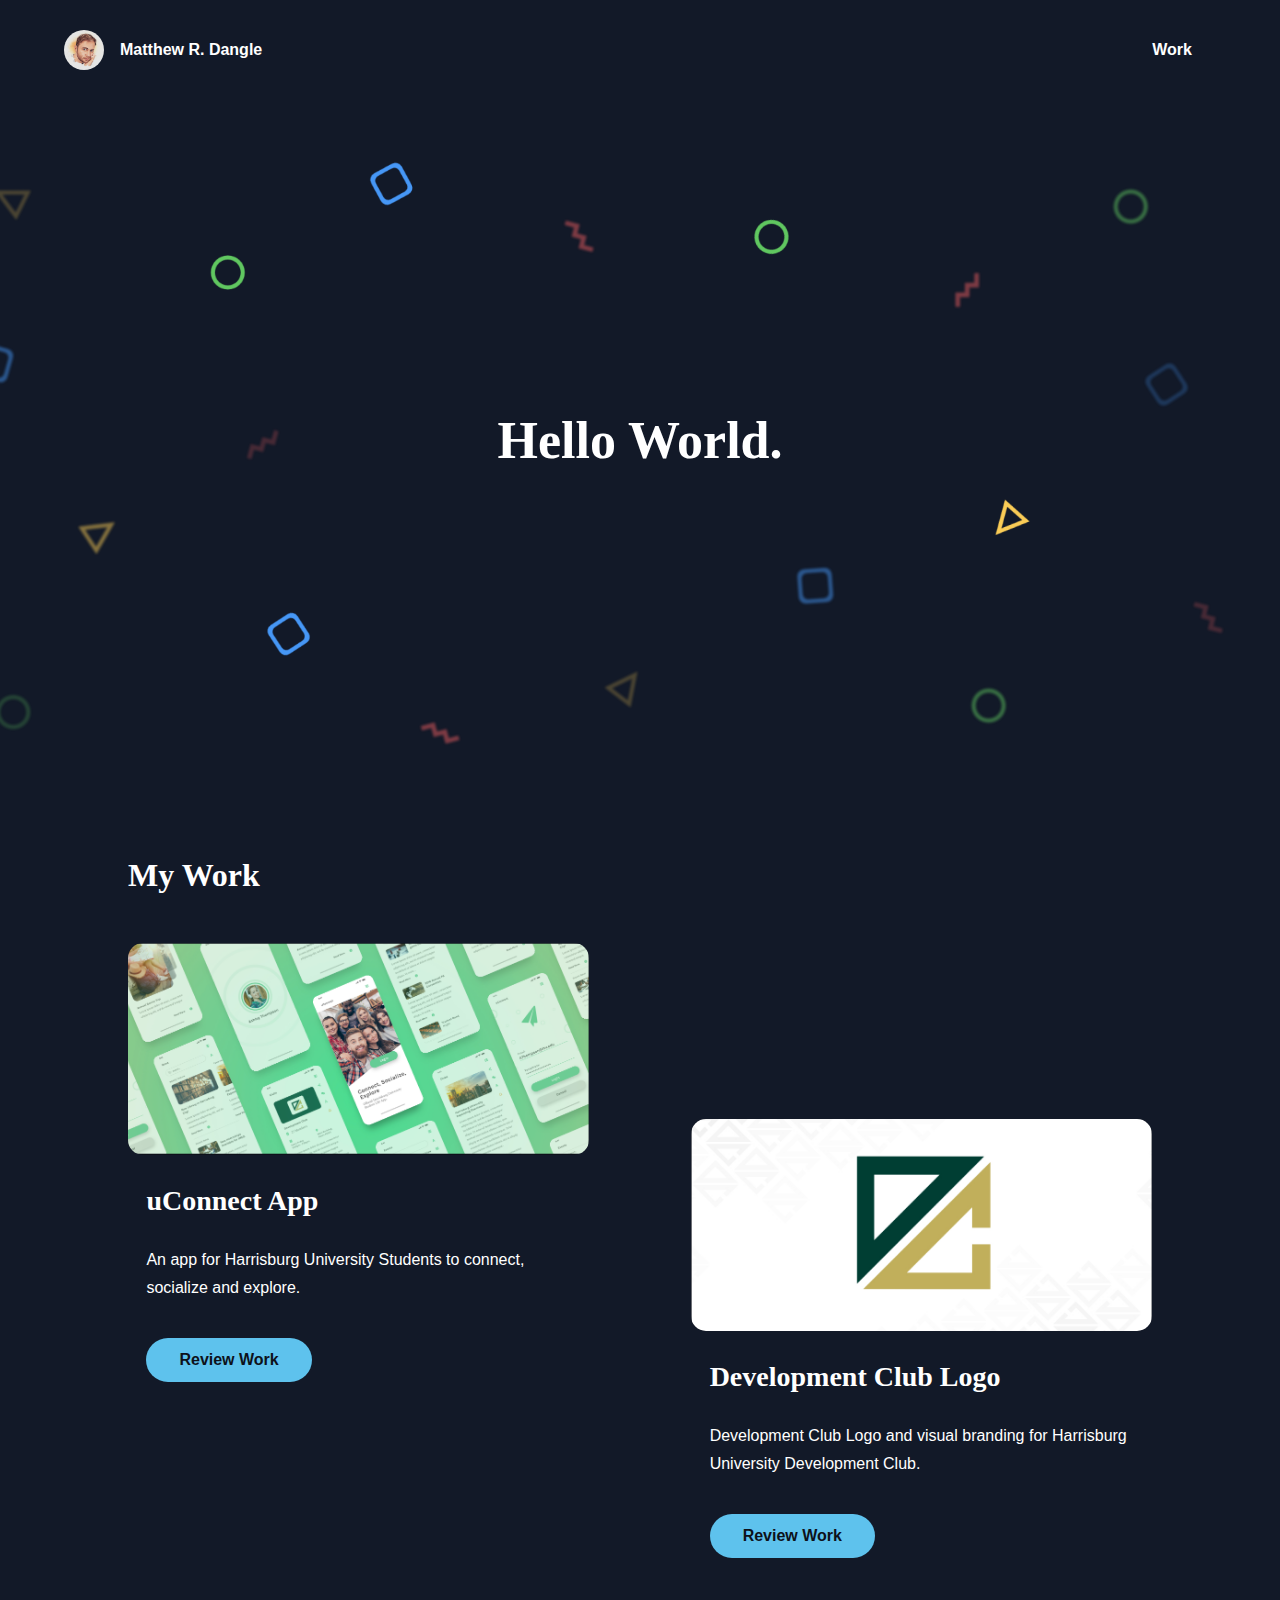
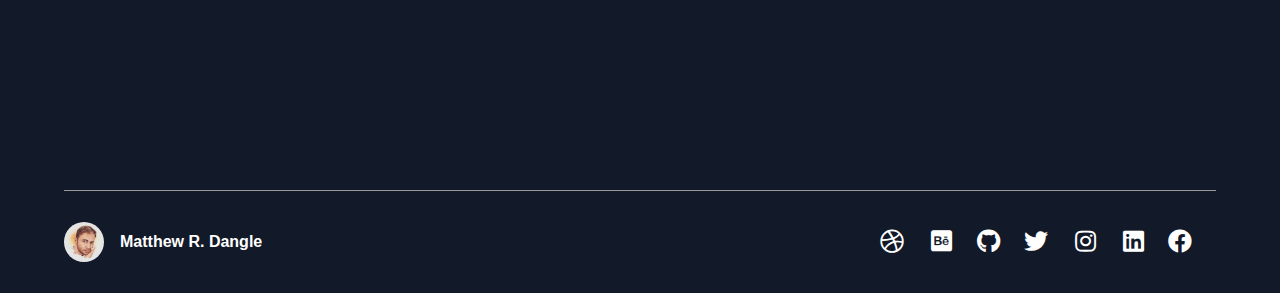
==== commit 49fa0493: "Pushed redesign." ====
--- a/index.html
+++ b/index.html
@@ -1,134 +1,65 @@
 <!DOCTYPE html>
 <html lang="en">
-<head>
-
-    <!-- Browser Information -->
-    <meta charset="utf-8">
-    <meta name="viewport" content="width=device-width, initial-scale=1.0">
-    <meta name="theme-color" content="#121928">
-    <title> Matthew R. Dangle - Communications Strategist </title>
-
-    <!-- Standalone -->
-    <link rel="manifest" href="site.webmanifest">
-    <meta name="msapplication-TileColor" content="#da532c">
-
-    <!-- Favicon -->
-    <link rel="apple-touch-icon" sizes="152x152" href="lib/favicon/apple-touch-icon.png">
-    <link rel="icon" type="image/png" sizes="32x32" href="lib/favicon/favicon-32x32.png">
-    <link rel="icon" type="image/png" sizes="16x16" href="lib/favicon/favicon-16x16.png">
-    <link rel="mask-icon" href="lib/favicon/safari-pinned-tab.svg" color="#121928">
-
-    <!-- External CSS & JS -->
-    <link rel="stylesheet" type="text/css" href="lib/css/fontawesome.css">
-
-    <!-- CSS & JS : Site Specific -->
-    <link rel="stylesheet" type="text/css" href="lib/css/core.css">
-    <link rel="stylesheet" type="text/css" href="lib/css/component.css">
-    <link rel="stylesheet" type="text/css" href="lib/css/global.css">
-    <link rel="stylesheet" type="text/css" href="lib/css/responsive.css">
-
-    <!-- Scripts -->
+  <head>
+    <meta charset="UTF-8">
+    <meta name="viewport" content="width=device-width, initial-scale=1">
+    <title>Home | MatthewRDangle</title>
+    <link rel="stylesheet" href="lib/css/fontawesome.css">
+    <link rel="stylesheet" href="lib/css/foundation.css">
     <script src="lib/js/utility.js" defer></script>
-
-</head>
-<body>
-
-    <header class="siteHeader component">
-        <div class="siteHeader_container wrapper">
-            <div class="siteHeader_container_logo">
-                <span>Matthew R. Dangle</span>
+  </head>
+  <body>
+    <header class="siteHeader">
+      <div class="flex padding-h-30px flex-align-center">
+        <div class="flex-w-400 align-center-mobileOnly">
+          <div class="brand"><img class="brand_logo hide-onMobile" src="./lib/image/brand/logo.jpg" alt="White individual with blackish/brownish hair and hazel eyes."><span class="brand_wordmark">Matthew R. Dangle</span></div>
+        </div>
+        <div class="flex-w-full">
+          <div class="nav">
+            <div class="nav_mobileMenu" onclick="toggleNav()">
+              <div class="nav_mobileMenu_bar"></div>
+              <div class="nav_mobileMenu_bar"></div>
+              <div class="nav_mobileMenu_bar"></div>
             </div>
-            <div class="siteHeader_container_nav">
-                <div class="siteHeader_container_nav_hamburger hide--desktopOnly">
-                    <button class="hamburger component" aria-label="Open Navigation." onclick="toggleNav()">
-                        <span class="hamburger_bar"></span>
-                        <span class="hamburger_bar"></span>
-                        <span class="hamburger_bar"></span>
-                    </button>
-                </div>
-
-                <div class="siteHeader_container_nav_container" id="nav">
-                    <div class="nav component">
-
-                        <div class="nav_close hide--desktopOnly">
-                            <button class="XB component" aria-label="Close Navigation." onclick="toggleNav()">
-                                <span class="XB_bar"></span>
-                                <span class="XB_bar"></span>
-                            </button>
-                        </div>
-
-                        <a class="nav_link" href="https://dribbble.com/matthewrdangle" rel="noopener" target="_blank" title="Opens Matthew R. Dangles' Dribbble profile in a new tab." aria-label="Open Dribbble Profile">
-                            <span class="nav_link_label hide--desktopOnly">Dribbble</span>
-                            <i class="nav_link_icon fab fa-dribbble hide--mobileOnly" role="presentation"></i>
-                        </a>
-                        <a class="nav_link" href="https://www.behance.net/matthewrdangle" rel="noopener" target="_blank" title="Opens Matthew R. Dangles' Behance profile in a new tab." aria-label="Open Behance Profile">
-                            <span class="nav_link_label hide--desktopOnly">Behance</span>
-                            <i class="nav_link_icon fab fa-behance hide--mobileOnly" role="presentation"></i>
-                        </a>
-                        <a class="nav_link" href="https://github.com/matthewrdangle" rel="noopener" target="_blank" title="Opens Matthew R. Dangles' Github profile in a new tab." aria-label="Open Github Profile">
-                            <span class="nav_link_label hide--desktopOnly">Github</span>
-                            <i class="nav_link_icon fab fa-github hide--mobileOnly" role="presentation"></i>
-                        </a>
-                        <a class="nav_link" href="https://twitter.com/matthewrdangle" rel="noopener" target="_blank" title="Opens Matthew R. Dangles' Twitter profile in a new tab." aria-label="Open Twitter Profile">
-                            <span class="nav_link_label hide--desktopOnly">Twitter</span>
-                            <i class="nav_link_icon fab fa-twitter hide--mobileOnly" role="presentation"></i>
-                        </a>
-                        <a class="nav_link" href="https://www.instagram.com/matthewrdangle/" rel="noopener" target="_blank" title="Opens Matthew R. Dangles' Instagram profile in a new tab." aria-label="Open Instagram Profile">
-                            <span class="nav_link_label hide--desktopOnly">Instagram</span>
-                            <i class="nav_link_icon fab fa-instagram hide--mobileOnly" role="presentation"></i>
-                        </a>
-                        <a class="nav_link" href="https://www.linkedin.com/in/matthewrdangle" rel="noopener" target="_blank" title="Opens Matthew R. Dangles' LinkedIn profile in a new tab." aria-label="Open LinkedIn Profile">
-                            <span class="nav_link_label hide--desktopOnly">LinkedIn</span>
-                            <i class="nav_link_icon fab fa-linkedin hide--mobileOnly" role="presentation"></i>
-                        </a>
-                        <a class="nav_link" href="https://www.facebook.com/matthewrdangle" rel="noopener" target="_blank" title="Opens Matthew R. Dangles' Facebook profile in a new tab." aria-label="Open Facebook Profile">
-                            <span class="nav_link_label hide--desktopOnly">Facebook</span>
-                            <i class="nav_link_icon fab fa-facebook hide--mobileOnly" role="presentation"></i>
-                        </a>
-                    </div>
-                </div>
+            <nav class="nav_links" id="nav"><a class="nav_links_link" href="#work">Work</a></nav>
+          </div>
+        </div>
+      </div>
+    </header>
+    <main class="wrapper">
+      <div class="hero">
+        <div class="hero_background"><img class="hero_background_mobile" src="lib/image/hero/mobile_bits_background.png" alt="Circles, Triangles, Squares, and Swiggle Lines."/><img class="hero_background_desktop" src="lib/image/hero/desktop_bits_background.png" alt="Circles, Triangles, Squares, and Swiggle Lines."/></div>
+        <h1 class="text-center">Hello World.</h1>
+      </div>
+      <section id="work">
+        <h2>My Work</h2>
+        <div class="cardFlex">
+          <div class="card">
+            <div class="card_img placeholder"><img src="lib/image/works/uConnect.jpg" alt="uConnect App with a login screen and homepage that displays college students having fun and laughing."/></div>
+            <h3 class="card_header">uConnect App</h3>
+            <p class="card_desc">An app for Harrisburg University Students to connect, socialize and explore.</p>
+            <div class="card_button"><a class="button" href="https://www.behance.net/gallery/89077167/uConnect-UXUI" target="_blank" rel="noopener">Review Work</a>
             </div>
+          </div>
+          <div class="card">
+            <div class="card_img placeholder"><img src="lib/image/works/development_club.jpg" alt="Development Club"/></div>
+            <h3 class="card_header">Development Club Logo</h3>
+            <p class="card_desc">Development Club Logo and visual branding for Harrisburg University Development Club.</p>
+            <div class="card_button"><a class="button" href="https://www.behance.net/gallery/46832329/Development-Club-Logo" target="_blank" rel="noopener">Review Work</a>
+            </div>
+          </div>
         </div>
-    </header>
-
-    <main class="siteContent component">
-        <header class="hero component">
-            <div class="hero_fade"></div>
-            <h1 class="wrapper miniWrapper">Communications <br/> Strategist</h1>
-            <p class="wrapper miniWrapper">I build accessible, helpful, and aesthetically appealing experiences.</p>
-        </header>
-
-        <h2 class="wrapper" style="margin-top: 1.5em; margin-bottom: 1.5em;">Work</h2>
-        <div class="wrapper">
-            <article class="caseStudy caseStudy--uConnect caseStudy--alt" style="background-color: #4EDC91; color: #151D2F;">
-                <div class="caseStudy_image">
-                    <img src="lib/image/uConnect.png" alt="A mobile phone application featuring fake college articles."
-                         style="height: 350px; display: inline-block;"/>
-                </div>
-                <div class="caseStudy_content">
-                    <h3>uConnect</h3>
-                    <p class="caseStudy_content_desc">An app for Harrisburg University Students to connect, socialize and explore.</p>
-                    <a class="button" href="#" target="_blank">Read Case Study</a>
-                </div>
-            </article>
-            <article class="caseStudy caseStudy--devClub" style="background-color: #FFFFFF; color: #151D2F;">
-                <div class="caseStudy_image">
-                    <img src="lib/image/development_club.png" alt="D.C. Logo"
-                        style="height: 325px; margin: 10px 0; padding: 50px;"/>
-                </div>
-                <div class="caseStudy_content">
-                    <h3>Development Club</h3>
-                    <p class="caseStudy_content_desc">Logo and visual branding for Harrisburg University Development Club.</p>
-                    <a class="button" href="#" target="_blank">Read Case Study</a>
-                </div>
-            </article>
+      </section>
+    </main>
+    <footer class="siteFooter">
+      <div class="flex padding-h-30px flex-align-center">
+        <div class="flex-w-400 text-right-notMobile">
+          <div class="brand brand-bottomSpacing-mobileOnly"><img class="brand_logo" src="./lib/image/brand/logo.jpg" alt="White individual with blackish/brownish hair and hazel eyes."><span class="brand_wordmark">Matthew R. Dangle</span></div>
         </div>
-    </main>
-
-    <footer class="siteFooter component">
-        <div class="wrapper">
-            <small class="">© MatthewRDangle 2021</small>
+        <div class="flex-w-full text-right-notMobile text-center">
+          <div class="socials"><a class="socials_link" href="https://dribbble.com/matthewrdangle" target="_blank" rel="noopener" title="Opens Matthew R. Dangles' Dribbble profile in a new tab." aria-label="Open Dribbble Profile"><i class="fab fa-dribbble" role="presentation"></i></a><a class="socials_link" href="https://www.behance.net/matthewrdangle" target="_blank" rel="noopener" title="&quot;Opens Matthew R. Dangles' Behance profile in a new tab." aria-label="Open Behance Profile"><i class="fab fa-behance-square" role="presentation"></i></a><a class="socials_link" href="https://github.com/matthewrdangle" target="_blank" rel="noopener" title="&quot;Opens Matthew R. Dangles' Github profile in a new tab." aria-label="Open Github Profile"><i class="fab fa-github" role="presentation"></i></a><a class="socials_link" href="https://twitter.com/matthewrdangle" target="_blank" rel="noopener" title="&quot;Opens Matthew R. Dangles' Twitter profile in a new tab." aria-label="Open Twitter Profile"><i class="fab fa-twitter" role="presentation"></i></a><a class="socials_link" href="https://www.instagram.com/matthewrdangle/" target="_blank" rel="noopener" title="&quot;Opens Matthew R. Dangles' Instagram profile in a new tab." aria-label="Open Instagram Profile"><i class="fab fa-instagram" role="presentation"></i></a><a class="socials_link" href="https://www.linkedin.com/in/matthewrdangle" target="_blank" rel="noopener" title="&quot;Opens Matthew R. Dangles' LinkedIn profile in a new tab." aria-label="Open LinkedIn Profile"><i class="fab fa-linkedin" role="presentation"></i></a><a class="socials_link" href="https://www.facebook.com/matthewrdangle" target="_blank" rel="noopener" title="&quot;Opens Matthew R. Dangles' facebook profile in a new tab." aria-label="Open facebook Profile"><i class="fab fa-facebook" role="presentation"></i></a></div>
         </div>
+      </div>
     </footer>
-</body>
-</html>
+  </body>
+</html>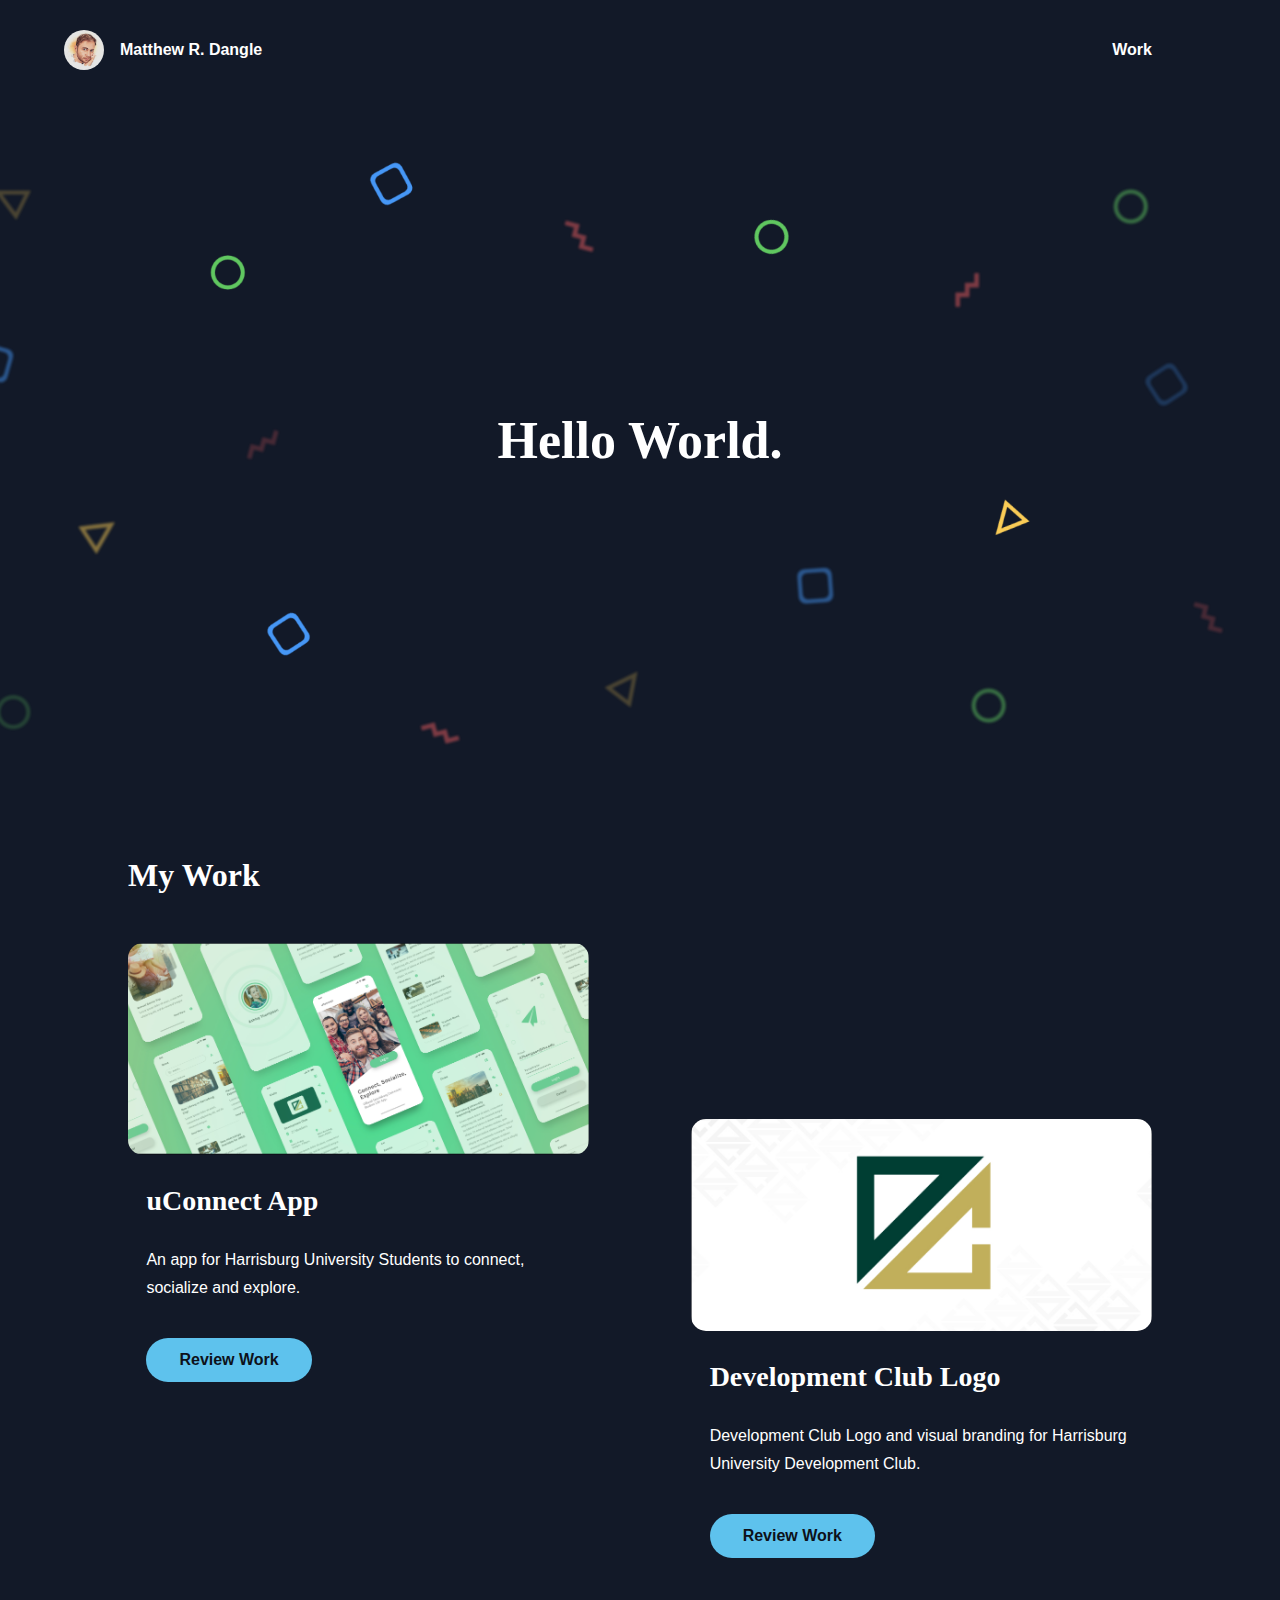
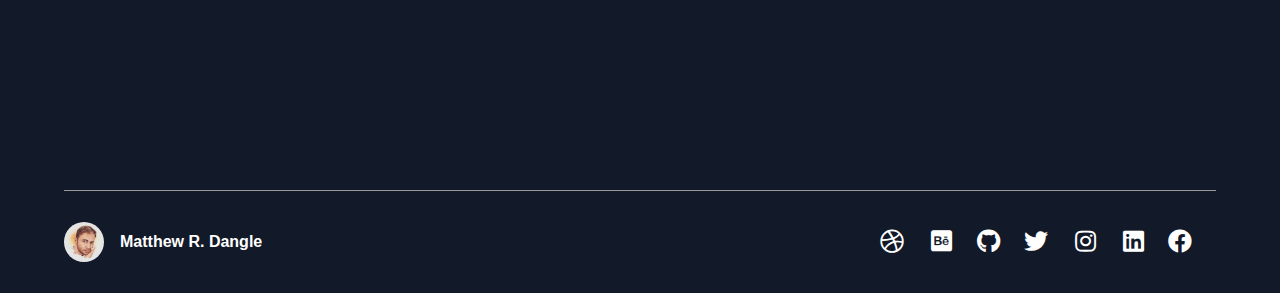
==== commit 2afa18c8: "Merge dev into production." ====
--- a/index.html
+++ b/index.html
@@ -21,7 +21,7 @@
               <div class="nav_mobileMenu_bar"></div>
               <div class="nav_mobileMenu_bar"></div>
             </div>
-            <nav class="nav_links" id="nav"><a class="nav_links_link" href="#work">Work</a></nav>
+            <nav class="nav_links" id="nav"><a class="nav_links_link" href="#work" onclick="closeNav()">Work</a></nav>
           </div>
         </div>
       </div>
